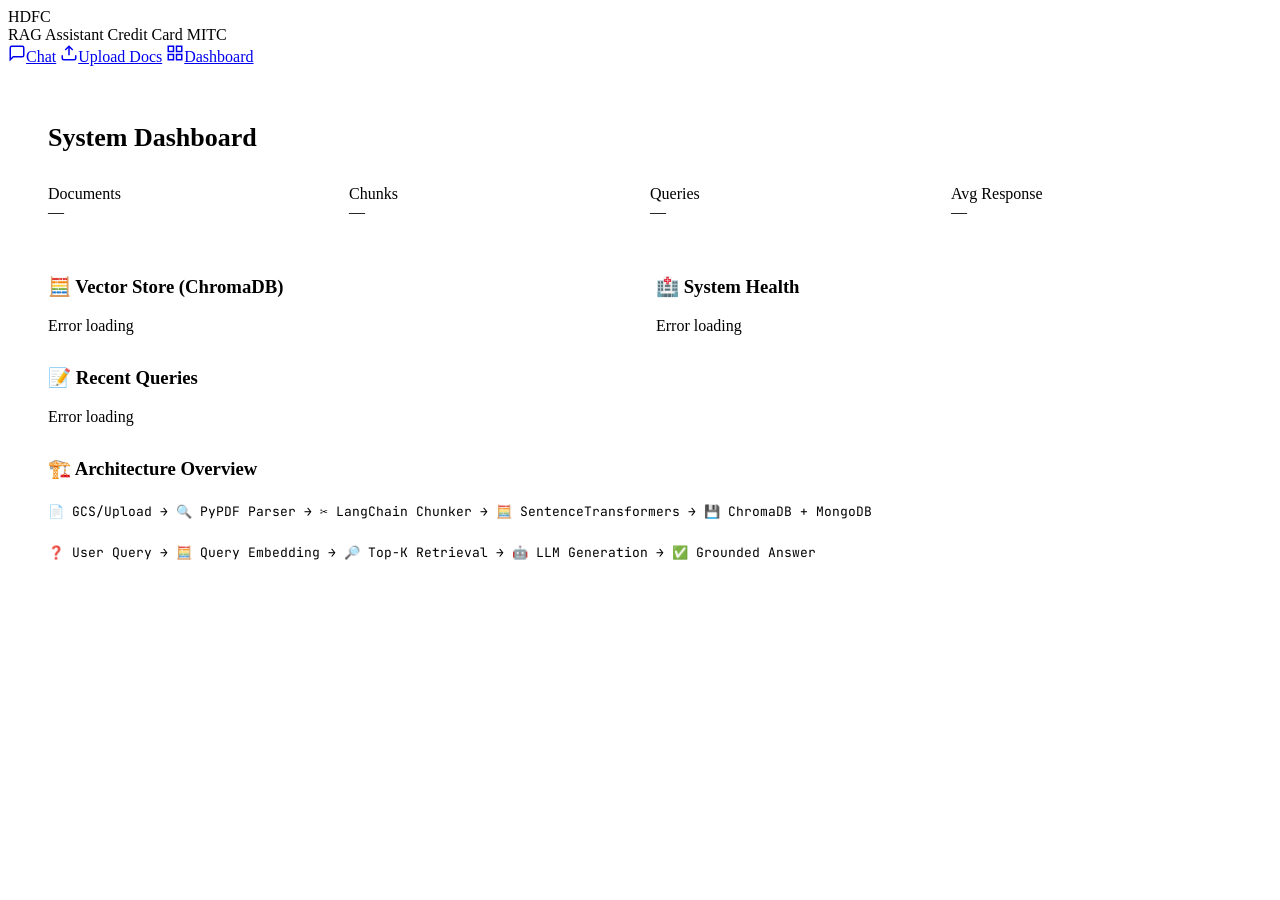
==== app/templates/dashboard.html @ 5c3f5e16 "feat: Initial commit with MongoDB metadata storage, Ollama local LLM support, and Universal Document" ====
<!DOCTYPE html>
<html lang="en">
<head>
    <meta charset="UTF-8">
    <meta name="viewport" content="width=device-width, initial-scale=1.0">
    <title>Dashboard — {{ app_name }}</title>
    <link href="https://fonts.googleapis.com/css2?family=DM+Sans:wght@400;500;600;700;800&family=JetBrains+Mono:wght@400;500&display=swap" rel="stylesheet">
    <link rel="stylesheet" href="/static/css/styles.css">
</head>
<body>
    <div class="app-shell">
        <aside class="sidebar">
            <div class="sidebar-header">
                <div class="logo">
                    <div class="logo-icon">HDFC</div>
                    <div class="logo-text">
                        <span class="logo-title">RAG Assistant</span>
                        <span class="logo-subtitle">Credit Card MITC</span>
                    </div>
                </div>
            </div>
            <nav class="sidebar-nav">
                <a href="/" class="nav-item"><svg width="18" height="18" viewBox="0 0 24 24" fill="none" stroke="currentColor" stroke-width="2"><path d="M21 15a2 2 0 0 1-2 2H7l-4 4V5a2 2 0 0 1 2-2h14a2 2 0 0 1 2 2z"/></svg><span>Chat</span></a>
                <a href="/upload" class="nav-item"><svg width="18" height="18" viewBox="0 0 24 24" fill="none" stroke="currentColor" stroke-width="2"><path d="M21 15v4a2 2 0 0 1-2 2H5a2 2 0 0 1-2-2v-4"/><polyline points="17 8 12 3 7 8"/><line x1="12" y1="3" x2="12" y2="15"/></svg><span>Upload Docs</span></a>
                <a href="/dashboard" class="nav-item active"><svg width="18" height="18" viewBox="0 0 24 24" fill="none" stroke="currentColor" stroke-width="2"><rect x="3" y="3" width="7" height="7"/><rect x="14" y="3" width="7" height="7"/><rect x="3" y="14" width="7" height="7"/><rect x="14" y="14" width="7" height="7"/></svg><span>Dashboard</span></a>
            </nav>
        </aside>

        <main class="main-content" style="padding: 40px;">
            <h1 style="font-size: 26px; font-weight: 800; color: var(--text-primary); margin-bottom: 32px;">System Dashboard</h1>

            <!-- Stats Cards -->
            <div style="display: grid; grid-template-columns: repeat(4, 1fr); gap: 20px; margin-bottom: 36px;">
                <div class="stat-card">
                    <div class="stat-label">Documents</div>
                    <div class="stat-value" id="statDocs">—</div>
                </div>
                <div class="stat-card">
                    <div class="stat-label">Chunks</div>
                    <div class="stat-value" id="statChunks">—</div>
                </div>
                <div class="stat-card">
                    <div class="stat-label">Queries</div>
                    <div class="stat-value" id="statQueries">—</div>
                </div>
                <div class="stat-card">
                    <div class="stat-label">Avg Response</div>
                    <div class="stat-value" id="statAvgTime">—</div>
                </div>
            </div>

            <div style="display: grid; grid-template-columns: 1fr 1fr; gap: 32px;">
                <!-- Vector Store -->
                <div class="card">
                    <h3 class="card-title">🧮 Vector Store (ChromaDB)</h3>
                    <div id="vectorStats" style="margin-top: 12px; color: var(--text-muted);">Loading...</div>
                </div>

                <!-- Health -->
                <div class="card">
                    <h3 class="card-title">🏥 System Health</h3>
                    <div id="healthStats" style="margin-top: 12px; color: var(--text-muted);">Loading...</div>
                </div>
            </div>

            <!-- Recent Queries -->
            <div class="card" style="margin-top: 32px;">
                <h3 class="card-title">📝 Recent Queries</h3>
                <div id="recentQueries" style="margin-top: 16px;">Loading...</div>
            </div>

            <!-- Architecture -->
            <div class="card" style="margin-top: 32px;">
                <h3 class="card-title">🏗️ Architecture Overview</h3>
                <div style="margin-top: 16px; font-family: 'JetBrains Mono', monospace; font-size: 13px; color: var(--text-secondary); line-height: 2.2;">
                    <div style="display: flex; align-items: center; flex-wrap: wrap; gap: 8px;">
                        <span class="arch-node src">📄 GCS/Upload</span> →
                        <span class="arch-node parse">🔍 PyPDF Parser</span> →
                        <span class="arch-node chunk">✂️ LangChain Chunker</span> →
                        <span class="arch-node embed">🧮 SentenceTransformers</span> →
                        <span class="arch-node store">💾 ChromaDB + MongoDB</span>
                    </div>
                    <div style="display: flex; align-items: center; flex-wrap: wrap; gap: 8px; margin-top: 12px;">
                        <span class="arch-node query">❓ User Query</span> →
                        <span class="arch-node embed">🧮 Query Embedding</span> →
                        <span class="arch-node store">🔎 Top-K Retrieval</span> →
                        <span class="arch-node gen">🤖 LLM Generation</span> →
                        <span class="arch-node resp">✅ Grounded Answer</span>
                    </div>
                </div>
            </div>
        </main>
    </div>

    <script>
        async function loadDashboard() {
            // Stats
            try {
                const stats = await (await fetch('/api/stats/')).json();
                document.getElementById('statDocs').textContent = stats.total_documents;
                document.getElementById('statChunks').textContent = stats.total_chunks;
                document.getElementById('statQueries').textContent = stats.total_queries;
                document.getElementById('statAvgTime').textContent = `${stats.avg_response_time_ms.toFixed(0)}ms`;
            } catch(e) { console.error(e); }

            // Vector store
            try {
                const vs = await (await fetch('/api/stats/vector-store')).json();
                document.getElementById('vectorStats').innerHTML = `
                    <div class="info-row"><span>Collection:</span><strong>${vs.collection_name}</strong></div>
                    <div class="info-row"><span>Embeddings:</span><strong>${vs.total_embeddings}</strong></div>
                    <div class="info-row"><span>Model:</span><strong>${vs.embedding_model}</strong></div>
                    <div class="info-row"><span>Dimensions:</span><strong>${vs.embedding_dimension}</strong></div>
                `;
            } catch(e) { document.getElementById('vectorStats').textContent = 'Error loading'; }

            // Health
            try {
                const h = await (await fetch('/health')).json();
                document.getElementById('healthStats').innerHTML = `
                    <div class="info-row"><span>Status:</span><strong style="color: ${h.status==='healthy'?'#10b981':'#f59e0b'}">${h.status}</strong></div>
                    <div class="info-row"><span>MongoDB:</span><strong>${h.mongodb_connected ? '✅ Connected' : '❌ Down'}</strong></div>
                    <div class="info-row"><span>Database Type:</span><strong>${h.database_type || 'mongodb'}</strong></div>
                    <div class="info-row"><span>ChromaDB:</span><strong>${h.chroma_connected ? '✅ Connected' : '❌ Down'}</strong></div>
                    <div class="info-row"><span>LLM Model:</span><strong>${h.llm_model}</strong></div>
                `;
            } catch(e) { document.getElementById('healthStats').textContent = 'Error loading'; }

            // Recent queries
            try {
                const queries = await (await fetch('/api/stats/recent-queries?limit=10')).json();
                if (!queries.length) {
                    document.getElementById('recentQueries').innerHTML = '<p style="color: var(--text-muted);">No queries yet.</p>';
                    return;
                }
                document.getElementById('recentQueries').innerHTML = `
                    <table class="data-table">
                        <thead><tr><th>Question</th><th>Chunks</th><th>Avg Score</th><th>Time</th><th>Model</th></tr></thead>
                        <tbody>${queries.map(q => `
                            <tr>
                                <td style="max-width: 300px; overflow: hidden; text-overflow: ellipsis; white-space: nowrap;">${q.question}</td>
                                <td>${q.chunks_retrieved}</td>
                                <td>${(q.avg_score || 0).toFixed(3)}</td>
                                <td>${(q.time_ms || 0).toFixed(0)}ms</td>
                                <td>${q.model || '—'}</td>
                            </tr>
                        `).join('')}</tbody>
                    </table>`;
            } catch(e) { document.getElementById('recentQueries').textContent = 'Error loading'; }
        }

        loadDashboard();
        setInterval(loadDashboard, 30000);
    </script>
</body>
</html>
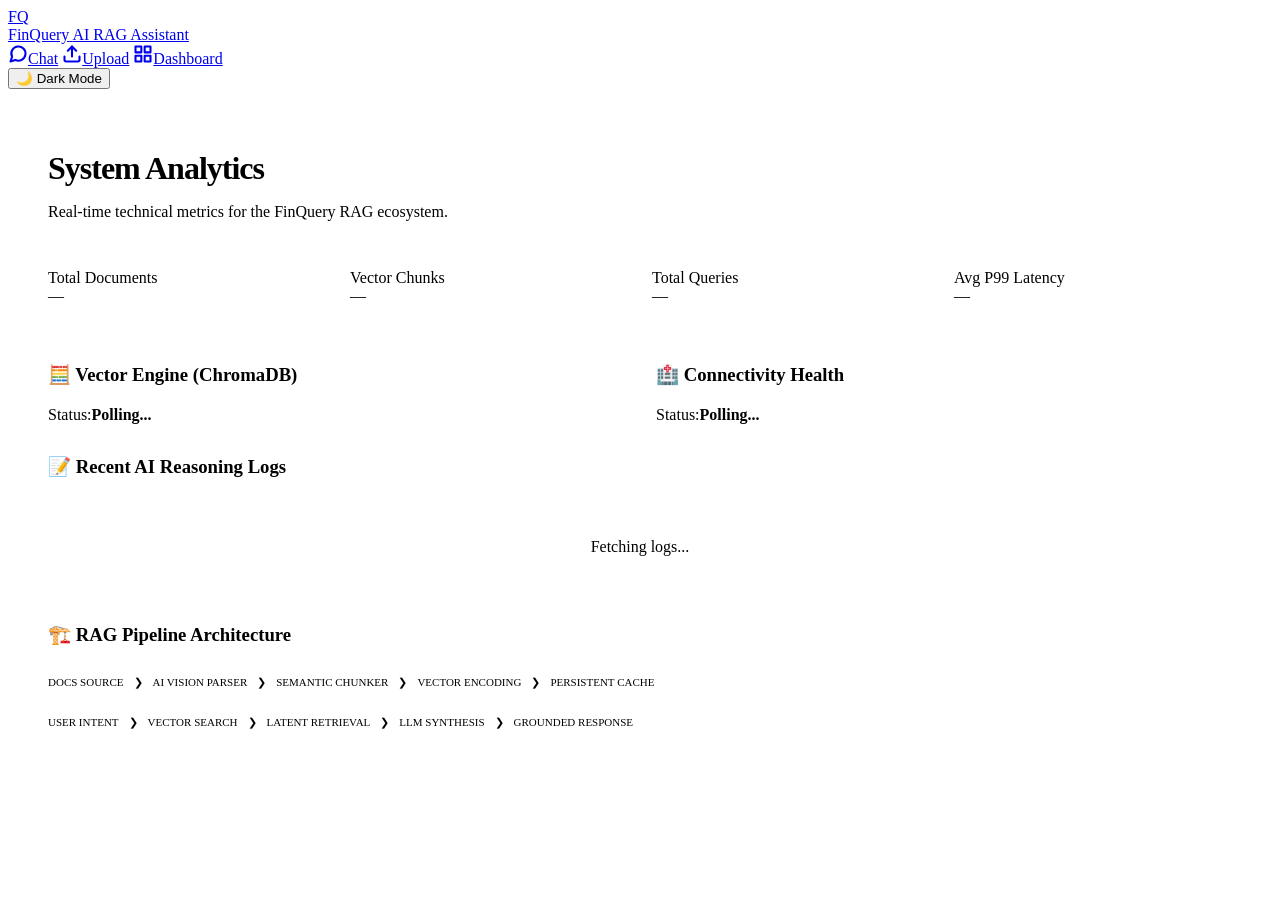
==== commit f57d8047: "FEAT: Complete FinQuery rebranding and UI modernization (Light/Dark theme)" ====
--- a/app/templates/dashboard.html
+++ b/app/templates/dashboard.html
@@ -3,89 +3,109 @@
 <head>
     <meta charset="UTF-8">
     <meta name="viewport" content="width=device-width, initial-scale=1.0">
-    <title>Dashboard — {{ app_name }}</title>
-    <link href="https://fonts.googleapis.com/css2?family=DM+Sans:wght@400;500;600;700;800&family=JetBrains+Mono:wght@400;500&display=swap" rel="stylesheet">
-    <link rel="stylesheet" href="/static/css/styles.css">
+    <title>Analytics — FinQuery AI</title>
+    <link rel="preconnect" href="https://fonts.googleapis.com">
+    <link rel="preconnect" href="https://fonts.gstatic.com" crossorigin>
+    <link href="https://fonts.googleapis.com/css2?family=Outfit:wght@300;400;500;600;700;800&family=JetBrains+Mono:wght@400;500&display=swap" rel="stylesheet">
+    <link rel="stylesheet" href="/static/css/styles.css?v=2">
 </head>
 <body>
     <div class="app-shell">
-        <aside class="sidebar">
+        <!-- Sidebar -->
+        <aside class="sidebar" id="sidebar">
             <div class="sidebar-header">
-                <div class="logo">
-                    <div class="logo-icon">HDFC</div>
+                <a href="/" class="logo">
+                    <div class="logo-icon">FQ</div>
                     <div class="logo-text">
-                        <span class="logo-title">RAG Assistant</span>
-                        <span class="logo-subtitle">Credit Card MITC</span>
+                        <span class="logo-title">FinQuery</span>
+                        <span class="logo-subtitle">AI RAG Assistant</span>
                     </div>
-                </div>
+                </a>
             </div>
+
             <nav class="sidebar-nav">
-                <a href="/" class="nav-item"><svg width="18" height="18" viewBox="0 0 24 24" fill="none" stroke="currentColor" stroke-width="2"><path d="M21 15a2 2 0 0 1-2 2H7l-4 4V5a2 2 0 0 1 2-2h14a2 2 0 0 1 2 2z"/></svg><span>Chat</span></a>
-                <a href="/upload" class="nav-item"><svg width="18" height="18" viewBox="0 0 24 24" fill="none" stroke="currentColor" stroke-width="2"><path d="M21 15v4a2 2 0 0 1-2 2H5a2 2 0 0 1-2-2v-4"/><polyline points="17 8 12 3 7 8"/><line x1="12" y1="3" x2="12" y2="15"/></svg><span>Upload Docs</span></a>
-                <a href="/dashboard" class="nav-item active"><svg width="18" height="18" viewBox="0 0 24 24" fill="none" stroke="currentColor" stroke-width="2"><rect x="3" y="3" width="7" height="7"/><rect x="14" y="3" width="7" height="7"/><rect x="3" y="14" width="7" height="7"/><rect x="14" y="14" width="7" height="7"/></svg><span>Dashboard</span></a>
+                <a href="/" class="nav-item"><svg width="20" height="20" viewBox="0 0 24 24" fill="none" stroke="currentColor" stroke-width="2.5" stroke-linecap="round" stroke-linejoin="round"><path d="m3 21 1.9-5.7a8.5 8.5 0 1 1 3.8 3.8z"/></svg><span>Chat</span></a>
+                <a href="/upload" class="nav-item"><svg width="20" height="20" viewBox="0 0 24 24" fill="none" stroke="currentColor" stroke-width="2.5" stroke-linecap="round" stroke-linejoin="round"><path d="M21 15v4a2 2 0 0 1-2 2H5a2 2 0 0 1-2-2v-4"/><polyline points="17 8 12 3 7 8"/><line x1="12" y1="3" x2="12" y2="15"/></svg><span>Upload</span></a>
+                <a href="/dashboard" class="nav-item active"><svg width="20" height="20" viewBox="0 0 24 24" fill="none" stroke="currentColor" stroke-width="2.5" stroke-linecap="round" stroke-linejoin="round"><rect x="3" y="3" width="7" height="7"/><rect x="14" y="3" width="7" height="7"/><rect x="3" y="14" width="7" height="7"/><rect x="14" y="14" width="7" height="7"/></svg><span>Dashboard</span></a>
             </nav>
+
+            <div class="sidebar-footer">
+                <button class="theme-toggle-btn" id="themeToggle">
+                    <span id="themeToggleIcon">🌙</span>
+                    <span id="themeToggleText">Dark Mode</span>
+                </button>
+            </div>
         </aside>
 
-        <main class="main-content" style="padding: 40px;">
-            <h1 style="font-size: 26px; font-weight: 800; color: var(--text-primary); margin-bottom: 32px;">System Dashboard</h1>
+        <main class="main-content" style="padding: 40px; overflow-y: auto;">
+            <header style="margin-bottom: 48px;">
+                <h1 style="font-size: 32px; font-weight: 800; letter-spacing: -1px; margin-bottom: 12px;">System Analytics</h1>
+                <p style="color: var(--text-muted); font-size: 16px;">Real-time technical metrics for the FinQuery RAG ecosystem.</p>
+            </header>
 
-            <!-- Stats Cards -->
-            <div style="display: grid; grid-template-columns: repeat(4, 1fr); gap: 20px; margin-bottom: 36px;">
+            <!-- Stats Grid -->
+            <div style="display: grid; grid-template-columns: repeat(auto-fit, minmax(200px, 1fr)); gap: 24px; margin-bottom: 40px;">
                 <div class="stat-card">
-                    <div class="stat-label">Documents</div>
+                    <div class="stat-label">Total Documents</div>
                     <div class="stat-value" id="statDocs">—</div>
                 </div>
                 <div class="stat-card">
-                    <div class="stat-label">Chunks</div>
+                    <div class="stat-label">Vector Chunks</div>
                     <div class="stat-value" id="statChunks">—</div>
                 </div>
                 <div class="stat-card">
-                    <div class="stat-label">Queries</div>
+                    <div class="stat-label">Total Queries</div>
                     <div class="stat-value" id="statQueries">—</div>
                 </div>
                 <div class="stat-card">
-                    <div class="stat-label">Avg Response</div>
+                    <div class="stat-label">Avg P99 Latency</div>
                     <div class="stat-value" id="statAvgTime">—</div>
                 </div>
             </div>
 
-            <div style="display: grid; grid-template-columns: 1fr 1fr; gap: 32px;">
+            <div style="display: grid; grid-template-columns: repeat(auto-fit, minmax(400px, 1fr)); gap: 32px; margin-bottom: 32px;">
                 <!-- Vector Store -->
                 <div class="card">
-                    <h3 class="card-title">🧮 Vector Store (ChromaDB)</h3>
-                    <div id="vectorStats" style="margin-top: 12px; color: var(--text-muted);">Loading...</div>
+                    <h3 class="card-title" style="margin-bottom: 20px;">🧮 Vector Engine (ChromaDB)</h3>
+                    <div id="vectorStats" style="color: var(--text-muted);">
+                        <div class="info-row"><span>Status:</span><strong>Polling...</strong></div>
+                    </div>
                 </div>
 
                 <!-- Health -->
                 <div class="card">
-                    <h3 class="card-title">🏥 System Health</h3>
-                    <div id="healthStats" style="margin-top: 12px; color: var(--text-muted);">Loading...</div>
+                    <h3 class="card-title" style="margin-bottom: 20px;">🏥 Connectivity Health</h3>
+                    <div id="healthStats" style="color: var(--text-muted);">
+                        <div class="info-row"><span>Status:</span><strong>Polling...</strong></div>
+                    </div>
                 </div>
             </div>
 
-            <!-- Recent Queries -->
-            <div class="card" style="margin-top: 32px;">
-                <h3 class="card-title">📝 Recent Queries</h3>
-                <div id="recentQueries" style="margin-top: 16px;">Loading...</div>
+            <!-- Recent Activity -->
+            <div class="card" style="margin-bottom: 32px;">
+                <h3 class="card-title" style="margin-bottom: 24px;">📝 Recent AI Reasoning Logs</h3>
+                <div id="recentQueries" style="overflow-x: auto;">
+                    <p style="color: var(--text-muted); text-align: center; padding: 20px;">Fetching logs...</p>
+                </div>
             </div>
 
-            <!-- Architecture -->
-            <div class="card" style="margin-top: 32px;">
-                <h3 class="card-title">🏗️ Architecture Overview</h3>
-                <div style="margin-top: 16px; font-family: 'JetBrains Mono', monospace; font-size: 13px; color: var(--text-secondary); line-height: 2.2;">
-                    <div style="display: flex; align-items: center; flex-wrap: wrap; gap: 8px;">
-                        <span class="arch-node src">📄 GCS/Upload</span> →
-                        <span class="arch-node parse">🔍 PyPDF Parser</span> →
-                        <span class="arch-node chunk">✂️ LangChain Chunker</span> →
-                        <span class="arch-node embed">🧮 SentenceTransformers</span> →
-                        <span class="arch-node store">💾 ChromaDB + MongoDB</span>
+            <!-- Architecture Logic -->
+            <div class="card">
+                <h3 class="card-title" style="margin-bottom: 24px;">🏗️ RAG Pipeline Architecture</h3>
+                <div style="font-family: var(--font-mono); font-size: 11px; font-weight: 500; color: var(--text-muted); line-height: 2.2;">
+                    <div style="display: flex; align-items: center; flex-wrap: wrap; gap: 10px;">
+                        <span class="arch-node src">DOCS SOURCE</span> ❯ 
+                        <span class="arch-node parse">AI VISION PARSER</span> ❯ 
+                        <span class="arch-node chunk">SEMANTIC CHUNKER</span> ❯ 
+                        <span class="arch-node embed">VECTOR ENCODING</span> ❯ 
+                        <span class="arch-node store">PERSISTENT CACHE</span>
                     </div>
-                    <div style="display: flex; align-items: center; flex-wrap: wrap; gap: 8px; margin-top: 12px;">
-                        <span class="arch-node query">❓ User Query</span> →
-                        <span class="arch-node embed">🧮 Query Embedding</span> →
-                        <span class="arch-node store">🔎 Top-K Retrieval</span> →
-                        <span class="arch-node gen">🤖 LLM Generation</span> →
-                        <span class="arch-node resp">✅ Grounded Answer</span>
+                    <div style="display: flex; align-items: center; flex-wrap: wrap; gap: 10px; margin-top: 16px;">
+                        <span class="arch-node query">USER INTENT</span> ❯ 
+                        <span class="arch-node embed">VECTOR SEARCH</span> ❯ 
+                        <span class="arch-node store">LATENT RETRIEVAL</span> ❯ 
+                        <span class="arch-node gen">LLM SYNTHESIS</span> ❯ 
+                        <span class="arch-node resp">GROUNDED RESPONSE</span>
                     </div>
                 </div>
             </div>
@@ -93,6 +113,26 @@
     </div>
 
     <script>
+        function applyTheme(theme) {
+            document.documentElement.setAttribute('data-theme', theme);
+            localStorage.setItem('finquery-theme', theme);
+            const icon = document.getElementById('themeToggleIcon');
+            const text = document.getElementById('themeToggleText');
+            if (icon) icon.textContent = theme === 'dark' ? '☀️' : '🌙';
+            if (text) text.textContent = theme === 'dark' ? 'Light Mode' : 'Dark Mode';
+        }
+
+        document.addEventListener('DOMContentLoaded', () => {
+            const savedTheme = localStorage.getItem('finquery-theme') || 'light';
+            applyTheme(savedTheme);
+            document.getElementById('themeToggle').addEventListener('click', () => {
+                const current = document.documentElement.getAttribute('data-theme');
+                applyTheme(current === 'dark' ? 'light' : 'dark');
+            });
+            loadDashboard();
+            setInterval(loadDashboard, 15000); // Faster polling for dashboard
+        });
+
         async function loadDashboard() {
             // Stats
             try {
@@ -101,56 +141,50 @@
                 document.getElementById('statChunks').textContent = stats.total_chunks;
                 document.getElementById('statQueries').textContent = stats.total_queries;
                 document.getElementById('statAvgTime').textContent = `${stats.avg_response_time_ms.toFixed(0)}ms`;
-            } catch(e) { console.error(e); }
+            } catch(e) {}
 
             // Vector store
             try {
                 const vs = await (await fetch('/api/stats/vector-store')).json();
                 document.getElementById('vectorStats').innerHTML = `
-                    <div class="info-row"><span>Collection:</span><strong>${vs.collection_name}</strong></div>
-                    <div class="info-row"><span>Embeddings:</span><strong>${vs.total_embeddings}</strong></div>
-                    <div class="info-row"><span>Model:</span><strong>${vs.embedding_model}</strong></div>
-                    <div class="info-row"><span>Dimensions:</span><strong>${vs.embedding_dimension}</strong></div>
+                    <div class="info-row"><span>Namespace:</span><strong>${vs.collection_name}</strong></div>
+                    <div class="info-row"><span>Total Vectors:</span><strong>${vs.total_embeddings}</strong></div>
+                    <div class="info-row"><span>Embedding Model:</span><strong>${vs.embedding_model}</strong></div>
                 `;
-            } catch(e) { document.getElementById('vectorStats').textContent = 'Error loading'; }
+            } catch(e) {}
 
             // Health
             try {
                 const h = await (await fetch('/health')).json();
                 document.getElementById('healthStats').innerHTML = `
-                    <div class="info-row"><span>Status:</span><strong style="color: ${h.status==='healthy'?'#10b981':'#f59e0b'}">${h.status}</strong></div>
-                    <div class="info-row"><span>MongoDB:</span><strong>${h.mongodb_connected ? '✅ Connected' : '❌ Down'}</strong></div>
-                    <div class="info-row"><span>Database Type:</span><strong>${h.database_type || 'mongodb'}</strong></div>
-                    <div class="info-row"><span>ChromaDB:</span><strong>${h.chroma_connected ? '✅ Connected' : '❌ Down'}</strong></div>
-                    <div class="info-row"><span>LLM Model:</span><strong>${h.llm_model}</strong></div>
+                    <div class="info-row"><span>Pulse:</span><strong style="color: #10b981">${h.status}</strong></div>
+                    <div class="info-row"><span>Storage Engine:</span><strong>${h.mongodb_connected ? 'Active (Mongo)' : 'Disabled'}</strong></div>
+                    <div class="info-row"><span>Vector DB:</span><strong>Connected (Chroma)</strong></div>
+                    <div class="info-row"><span>Inference:</span><strong>${h.llm_model}</strong></div>
                 `;
-            } catch(e) { document.getElementById('healthStats').textContent = 'Error loading'; }
+            } catch(e) {}
 
             // Recent queries
             try {
-                const queries = await (await fetch('/api/stats/recent-queries?limit=10')).json();
+                const queries = await (await fetch('/api/stats/recent-queries?limit=8')).json();
                 if (!queries.length) {
-                    document.getElementById('recentQueries').innerHTML = '<p style="color: var(--text-muted);">No queries yet.</p>';
+                    document.getElementById('recentQueries').innerHTML = '<p style="color: var(--text-muted); opacity: 0.5;">No query history found.</p>';
                     return;
                 }
                 document.getElementById('recentQueries').innerHTML = `
                     <table class="data-table">
-                        <thead><tr><th>Question</th><th>Chunks</th><th>Avg Score</th><th>Time</th><th>Model</th></tr></thead>
+                        <thead><tr><th>Intent</th><th>Chunks</th><th>Latency</th><th>Engine</th></tr></thead>
                         <tbody>${queries.map(q => `
                             <tr>
-                                <td style="max-width: 300px; overflow: hidden; text-overflow: ellipsis; white-space: nowrap;">${q.question}</td>
-                                <td>${q.chunks_retrieved}</td>
-                                <td>${(q.avg_score || 0).toFixed(3)}</td>
+                                <td style="max-width: 400px; font-weight: 500;">${q.question}</td>
+                                <td>${q.chunks_retrieved} Chunks</td>
                                 <td>${(q.time_ms || 0).toFixed(0)}ms</td>
-                                <td>${q.model || '—'}</td>
+                                <td style="text-transform: capitalize;">${q.model || 'Default'}</td>
                             </tr>
                         `).join('')}</tbody>
                     </table>`;
-            } catch(e) { document.getElementById('recentQueries').textContent = 'Error loading'; }
+            } catch(e) {}
         }
-
-        loadDashboard();
-        setInterval(loadDashboard, 30000);
     </script>
 </body>
 </html>
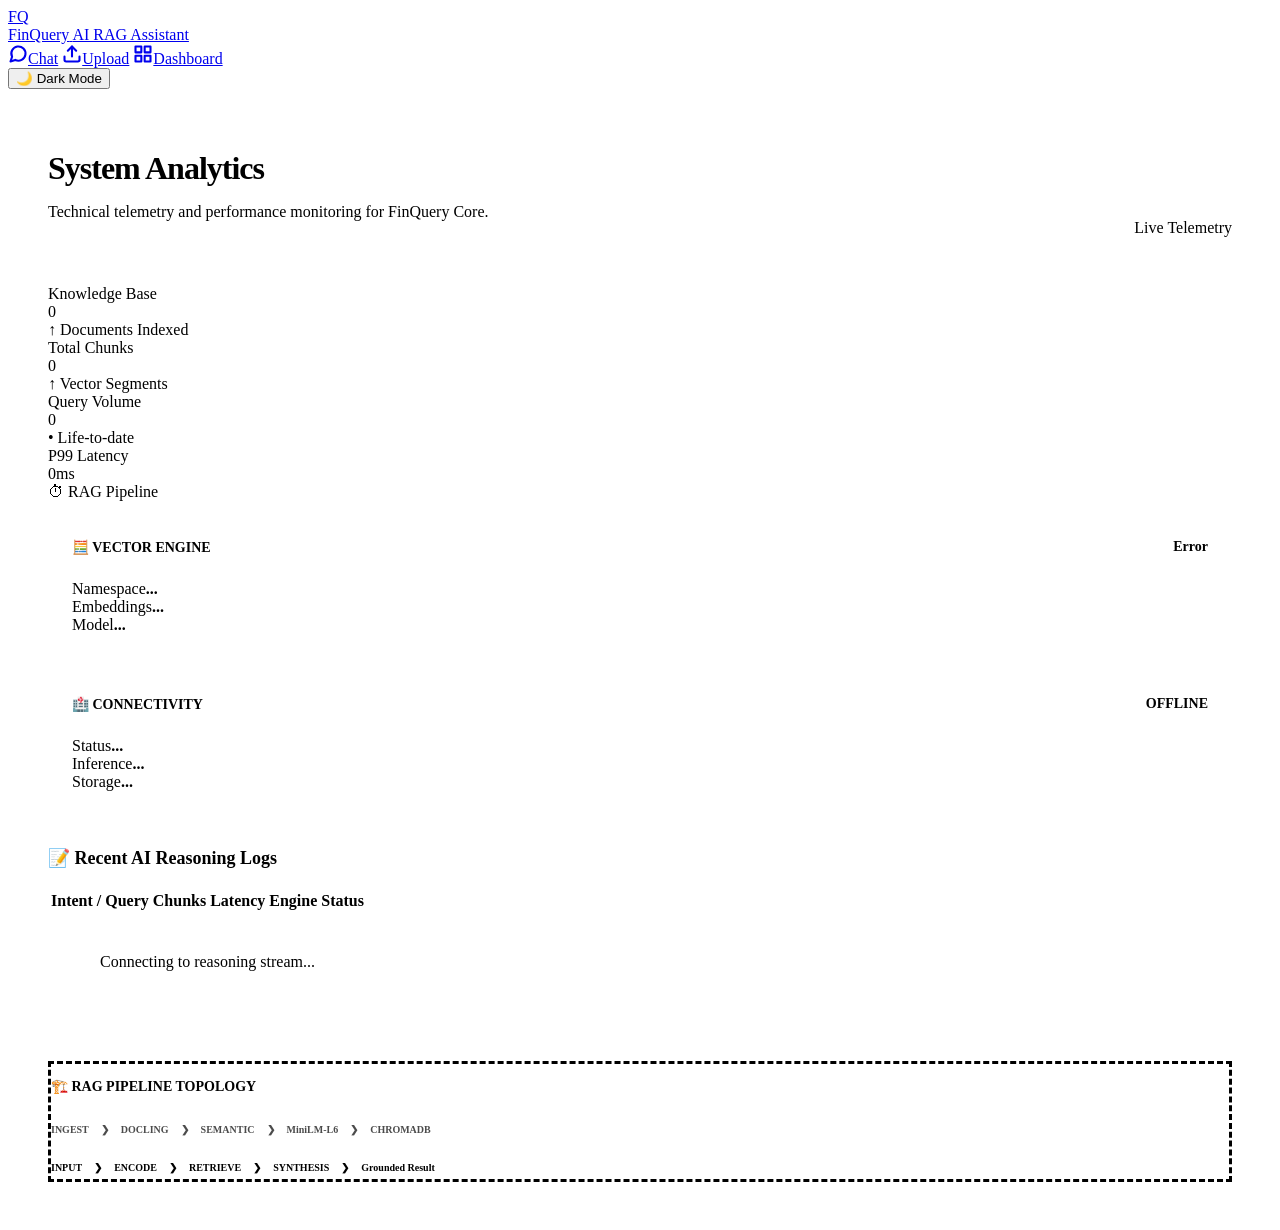
==== commit 4ab63882: "FEAT: Modernize analytics dashboard with Grid+Table design and real-time status indicators" ====
--- a/app/templates/dashboard.html
+++ b/app/templates/dashboard.html
@@ -7,7 +7,7 @@
     <link rel="preconnect" href="https://fonts.googleapis.com">
     <link rel="preconnect" href="https://fonts.gstatic.com" crossorigin>
     <link href="https://fonts.googleapis.com/css2?family=Outfit:wght@300;400;500;600;700;800&family=JetBrains+Mono:wght@400;500&display=swap" rel="stylesheet">
-    <link rel="stylesheet" href="/static/css/styles.css?v=2">
+    <link rel="stylesheet" href="/static/css/styles.css?v=3">
 </head>
 <body>
     <div class="app-shell">
@@ -38,74 +38,110 @@
         </aside>
 
         <main class="main-content" style="padding: 40px; overflow-y: auto;">
-            <header style="margin-bottom: 48px;">
-                <h1 style="font-size: 32px; font-weight: 800; letter-spacing: -1px; margin-bottom: 12px;">System Analytics</h1>
-                <p style="color: var(--text-muted); font-size: 16px;">Real-time technical metrics for the FinQuery RAG ecosystem.</p>
+            <header style="margin-bottom: 48px; display: flex; justify-content: space-between; align-items: flex-end;">
+                <div>
+                    <h1 style="font-size: 32px; font-weight: 800; letter-spacing: -1px; margin-bottom: 12px;">System Analytics</h1>
+                    <p style="color: var(--text-muted); font-size: 16px;">Technical telemetry and performance monitoring for FinQuery Core.</p>
+                </div>
+                <div class="status-pill info">
+                    <span class="heartbeat" style="background: var(--accent);"></span>
+                    Live Telemetry
+                </div>
             </header>
 
-            <!-- Stats Grid -->
-            <div style="display: grid; grid-template-columns: repeat(auto-fit, minmax(200px, 1fr)); gap: 24px; margin-bottom: 40px;">
-                <div class="stat-card">
-                    <div class="stat-label">Total Documents</div>
-                    <div class="stat-value" id="statDocs">—</div>
-                </div>
-                <div class="stat-card">
-                    <div class="stat-label">Vector Chunks</div>
-                    <div class="stat-value" id="statChunks">—</div>
-                </div>
-                <div class="stat-card">
-                    <div class="stat-label">Total Queries</div>
-                    <div class="stat-value" id="statQueries">—</div>
-                </div>
-                <div class="stat-card">
-                    <div class="stat-label">Avg P99 Latency</div>
-                    <div class="stat-value" id="statAvgTime">—</div>
-                </div>
-            </div>
-
-            <div style="display: grid; grid-template-columns: repeat(auto-fit, minmax(400px, 1fr)); gap: 32px; margin-bottom: 32px;">
-                <!-- Vector Store -->
-                <div class="card">
-                    <h3 class="card-title" style="margin-bottom: 20px;">🧮 Vector Engine (ChromaDB)</h3>
-                    <div id="vectorStats" style="color: var(--text-muted);">
-                        <div class="info-row"><span>Status:</span><strong>Polling...</strong></div>
-                    </div>
-                </div>
-
-                <!-- Health -->
-                <div class="card">
-                    <h3 class="card-title" style="margin-bottom: 20px;">🏥 Connectivity Health</h3>
-                    <div id="healthStats" style="color: var(--text-muted);">
-                        <div class="info-row"><span>Status:</span><strong>Polling...</strong></div>
-                    </div>
-                </div>
-            </div>
-
-            <!-- Recent Activity -->
-            <div class="card" style="margin-bottom: 32px;">
-                <h3 class="card-title" style="margin-bottom: 24px;">📝 Recent AI Reasoning Logs</h3>
-                <div id="recentQueries" style="overflow-x: auto;">
-                    <p style="color: var(--text-muted); text-align: center; padding: 20px;">Fetching logs...</p>
-                </div>
-            </div>
-
-            <!-- Architecture Logic -->
-            <div class="card">
-                <h3 class="card-title" style="margin-bottom: 24px;">🏗️ RAG Pipeline Architecture</h3>
-                <div style="font-family: var(--font-mono); font-size: 11px; font-weight: 500; color: var(--text-muted); line-height: 2.2;">
-                    <div style="display: flex; align-items: center; flex-wrap: wrap; gap: 10px;">
-                        <span class="arch-node src">DOCS SOURCE</span> ❯ 
-                        <span class="arch-node parse">AI VISION PARSER</span> ❯ 
-                        <span class="arch-node chunk">SEMANTIC CHUNKER</span> ❯ 
-                        <span class="arch-node embed">VECTOR ENCODING</span> ❯ 
-                        <span class="arch-node store">PERSISTENT CACHE</span>
-                    </div>
-                    <div style="display: flex; align-items: center; flex-wrap: wrap; gap: 10px; margin-top: 16px;">
-                        <span class="arch-node query">USER INTENT</span> ❯ 
-                        <span class="arch-node embed">VECTOR SEARCH</span> ❯ 
-                        <span class="arch-node store">LATENT RETRIEVAL</span> ❯ 
-                        <span class="arch-node gen">LLM SYNTHESIS</span> ❯ 
-                        <span class="arch-node resp">GROUNDED RESPONSE</span>
+            <!-- KPI Row -->
+            <div class="dashboard-grid">
+                <div class="kpi-card">
+                    <div class="kpi-label">Knowledge Base</div>
+                    <div class="kpi-value" id="statDocs">0</div>
+                    <div class="kpi-trend up"><span>↑</span> Documents Indexed</div>
+                </div>
+                <div class="kpi-card">
+                    <div class="kpi-label">Total Chunks</div>
+                    <div class="kpi-value" id="statChunks">0</div>
+                    <div class="kpi-trend up"><span>↑</span> Vector Segments</div>
+                </div>
+                <div class="kpi-card">
+                    <div class="kpi-label">Query Volume</div>
+                    <div class="kpi-value" id="statQueries">0</div>
+                    <div class="kpi-trend neutral"><span>•</span> Life-to-date</div>
+                </div>
+                <div class="kpi-card">
+                    <div class="kpi-label">P99 Latency</div>
+                    <div class="kpi-value" id="statAvgTime">0ms</div>
+                    <div class="kpi-trend neutral"><span>⏱</span> RAG Pipeline</div>
+                </div>
+            </div>
+
+            <!-- System Health Row -->
+            <div class="dashboard-grid" style="grid-template-columns: 1fr 1fr;">
+                <div class="card" style="padding: 24px;">
+                    <h3 class="card-title" style="margin-bottom: 24px; font-size: 14px; color: var(--text-muted); display: flex; justify-content: space-between;">
+                        <span>🧮 VECTOR ENGINE</span>
+                        <span class="status-pill success" id="vsBadge">Active</span>
+                    </h3>
+                    <div id="vectorStats">
+                        <div class="info-row"><span>Namespace</span><strong>...</strong></div>
+                        <div class="info-row"><span>Embeddings</span><strong>...</strong></div>
+                        <div class="info-row"><span>Model</span><strong>...</strong></div>
+                    </div>
+                </div>
+
+                <div class="card" style="padding: 24px;">
+                    <h3 class="card-title" style="margin-bottom: 24px; font-size: 14px; color: var(--text-muted); display: flex; justify-content: space-between;">
+                        <span>🏥 CONNECTIVITY</span>
+                        <span class="status-pill info" id="healthBadge">Checking</span>
+                    </h3>
+                    <div id="healthStats">
+                        <div class="info-row"><span>Status</span><strong>...</strong></div>
+                        <div class="info-row"><span>Inference</span><strong>...</strong></div>
+                        <div class="info-row"><span>Storage</span><strong>...</strong></div>
+                    </div>
+                </div>
+            </div>
+
+            <!-- Activity Table -->
+            <section style="margin-top: 32px;">
+                <h3 class="card-title" style="margin-bottom: 20px; font-size: 18px; font-weight: 800;">📝 Recent AI Reasoning Logs</h3>
+                <div class="data-table-container">
+                    <table class="data-table">
+                        <thead>
+                            <tr>
+                                <th>Intent / Query</th>
+                                <th>Chunks</th>
+                                <th>Latency</th>
+                                <th>Engine</th>
+                                <th>Status</th>
+                            </tr>
+                        </thead>
+                        <tbody id="recentQueries">
+                            <tr>
+                                <td colspan="5" style="text-align: center; padding: 40px; color: var(--text-muted);">
+                                    Connecting to reasoning stream...
+                                </td>
+                            </tr>
+                        </tbody>
+                    </table>
+                </div>
+            </section>
+
+            <!-- Pipeline Architecture -->
+            <div class="card" style="margin-top: 48px; border-style: dashed; background: transparent;">
+                <h3 class="card-title" style="margin-bottom: 24px; font-size: 14px; color: var(--text-muted);">🏗️ RAG PIPELINE TOPOLOGY</h3>
+                <div style="font-family: var(--font-mono); font-size: 10px; font-weight: 600; color: var(--text-muted); line-height: 2.2;">
+                    <div style="display: flex; align-items: center; flex-wrap: wrap; gap: 12px; opacity: 0.7;">
+                        <span class="arch-node src">INGEST</span> ❯ 
+                        <span class="arch-node parse">DOCLING</span> ❯ 
+                        <span class="arch-node chunk">SEMANTIC</span> ❯ 
+                        <span class="arch-node embed">MiniLM-L6</span> ❯ 
+                        <span class="arch-node store">CHROMADB</span>
+                    </div>
+                    <div style="display: flex; align-items: center; flex-wrap: wrap; gap: 12px; margin-top: 16px;">
+                        <span class="arch-node query">INPUT</span> ❯ 
+                        <span class="arch-node embed">ENCODE</span> ❯ 
+                        <span class="arch-node store">RETRIEVE</span> ❯ 
+                        <span class="arch-node gen">SYNTHESIS</span> ❯ 
+                        <span class="arch-node resp" style="color: var(--accent);">Grounded Result</span>
                     </div>
                 </div>
             </div>
@@ -130,7 +166,7 @@
                 applyTheme(current === 'dark' ? 'light' : 'dark');
             });
             loadDashboard();
-            setInterval(loadDashboard, 15000); // Faster polling for dashboard
+            setInterval(loadDashboard, 15000);
         });
 
         async function loadDashboard() {
@@ -147,42 +183,52 @@
             try {
                 const vs = await (await fetch('/api/stats/vector-store')).json();
                 document.getElementById('vectorStats').innerHTML = `
-                    <div class="info-row"><span>Namespace:</span><strong>${vs.collection_name}</strong></div>
-                    <div class="info-row"><span>Total Vectors:</span><strong>${vs.total_embeddings}</strong></div>
-                    <div class="info-row"><span>Embedding Model:</span><strong>${vs.embedding_model}</strong></div>
+                    <div class="info-row"><span>Namespace</span><strong>${vs.collection_name}</strong></div>
+                    <div class="info-row"><span>Total Vectors</span><strong>${vs.total_embeddings}</strong></div>
+                    <div class="info-row"><span>Model</span><strong>${vs.embedding_model}</strong></div>
                 `;
-            } catch(e) {}
+                document.getElementById('vsBadge').className = 'status-pill success';
+                document.getElementById('vsBadge').textContent = 'Online';
+            } catch(e) {
+                document.getElementById('vsBadge').className = 'status-pill warning';
+                document.getElementById('vsBadge').textContent = 'Error';
+            }
 
             // Health
             try {
                 const h = await (await fetch('/health')).json();
                 document.getElementById('healthStats').innerHTML = `
-                    <div class="info-row"><span>Pulse:</span><strong style="color: #10b981">${h.status}</strong></div>
-                    <div class="info-row"><span>Storage Engine:</span><strong>${h.mongodb_connected ? 'Active (Mongo)' : 'Disabled'}</strong></div>
-                    <div class="info-row"><span>Vector DB:</span><strong>Connected (Chroma)</strong></div>
-                    <div class="info-row"><span>Inference:</span><strong>${h.llm_model}</strong></div>
+                    <div class="info-row"><span>Pulse</span><strong style="color: #10b981">${h.status}</strong></div>
+                    <div class="info-row"><span>Inference</span><strong>${h.llm_model}</strong></div>
+                    <div class="info-row"><span>Storage</span><strong>${h.mongodb_connected ? 'Mongo Active' : 'Disconnected'}</strong></div>
                 `;
-            } catch(e) {}
+                const badge = document.getElementById('healthBadge');
+                badge.className = h.status === 'healthy' ? 'status-pill success' : 'status-pill warning';
+                badge.textContent = h.status.toUpperCase();
+            } catch(e) {
+                document.getElementById('healthBadge').className = 'status-pill warning';
+                document.getElementById('healthBadge').textContent = 'OFFLINE';
+            }
 
             // Recent queries
             try {
-                const queries = await (await fetch('/api/stats/recent-queries?limit=8')).json();
+                const queries = await (await fetch('/api/stats/recent-queries?limit=10')).json();
+                const container = document.getElementById('recentQueries');
+                
                 if (!queries.length) {
-                    document.getElementById('recentQueries').innerHTML = '<p style="color: var(--text-muted); opacity: 0.5;">No query history found.</p>';
+                    container.innerHTML = '<tr><td colspan="5" style="text-align: center; padding: 40px; color: var(--text-muted);">No history logged.</td></tr>';
                     return;
                 }
-                document.getElementById('recentQueries').innerHTML = `
-                    <table class="data-table">
-                        <thead><tr><th>Intent</th><th>Chunks</th><th>Latency</th><th>Engine</th></tr></thead>
-                        <tbody>${queries.map(q => `
-                            <tr>
-                                <td style="max-width: 400px; font-weight: 500;">${q.question}</td>
-                                <td>${q.chunks_retrieved} Chunks</td>
-                                <td>${(q.time_ms || 0).toFixed(0)}ms</td>
-                                <td style="text-transform: capitalize;">${q.model || 'Default'}</td>
-                            </tr>
-                        `).join('')}</tbody>
-                    </table>`;
+
+                container.innerHTML = queries.map(q => `
+                    <tr>
+                        <td><div class="reasoning-text" title="${q.question}">${q.question}</div></td>
+                        <td><span class="status-pill info">${q.chunks_retrieved} Vectors</span></td>
+                        <td><strong>${(q.time_ms || 0).toFixed(0)}ms</strong></td>
+                        <td><span class="engine-tag">${q.model || 'Default'}</span></td>
+                        <td><span class="status-pill success">Success</span></td>
+                    </tr>
+                `).join('');
             } catch(e) {}
         }
     </script>
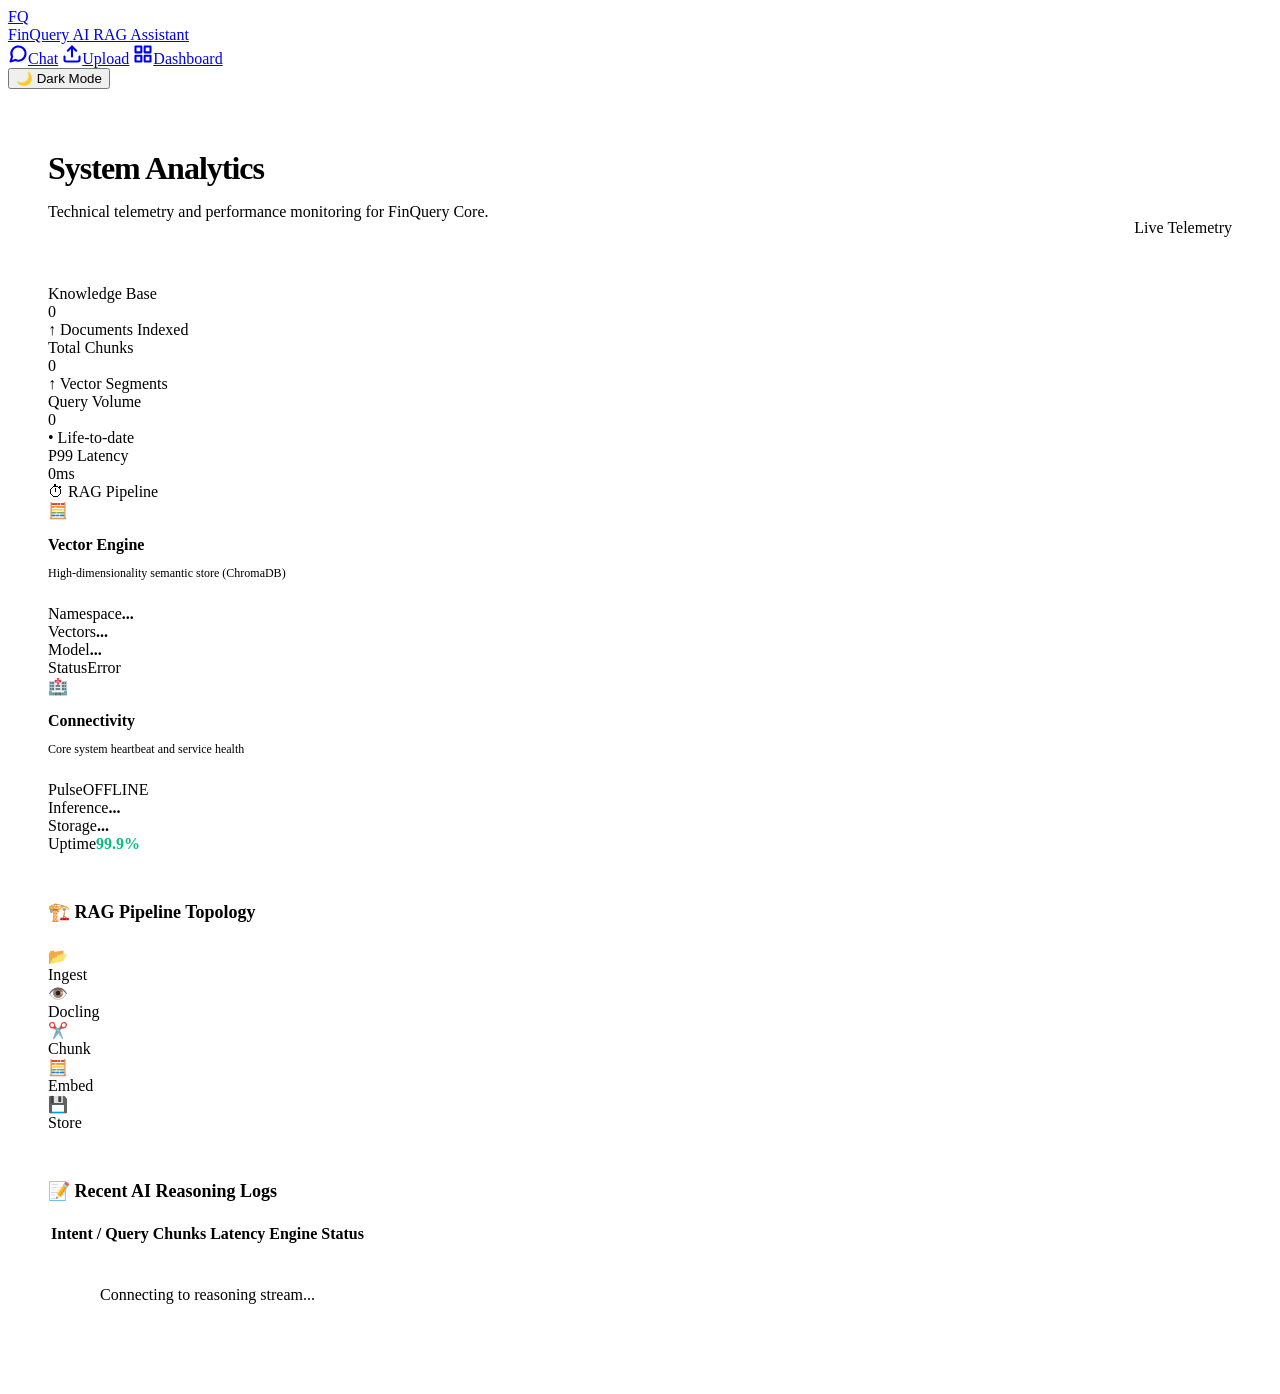
==== commit 2acd3318: "FEAT: Add animated RAG Topology and high-fidelity dashboard refinements" ====
--- a/app/templates/dashboard.html
+++ b/app/templates/dashboard.html
@@ -7,7 +7,7 @@
     <link rel="preconnect" href="https://fonts.googleapis.com">
     <link rel="preconnect" href="https://fonts.gstatic.com" crossorigin>
     <link href="https://fonts.googleapis.com/css2?family=Outfit:wght@300;400;500;600;700;800&family=JetBrains+Mono:wght@400;500&display=swap" rel="stylesheet">
-    <link rel="stylesheet" href="/static/css/styles.css?v=3">
+    <link rel="stylesheet" href="/static/css/styles.css?v=4">
 </head>
 <body>
     <div class="app-shell">
@@ -73,35 +73,79 @@
                 </div>
             </div>
 
-            <!-- System Health Row -->
+            <!-- System Health Row (Modernized) -->
             <div class="dashboard-grid" style="grid-template-columns: 1fr 1fr;">
-                <div class="card" style="padding: 24px;">
-                    <h3 class="card-title" style="margin-bottom: 24px; font-size: 14px; color: var(--text-muted); display: flex; justify-content: space-between;">
-                        <span>🧮 VECTOR ENGINE</span>
-                        <span class="status-pill success" id="vsBadge">Active</span>
-                    </h3>
-                    <div id="vectorStats">
-                        <div class="info-row"><span>Namespace</span><strong>...</strong></div>
-                        <div class="info-row"><span>Embeddings</span><strong>...</strong></div>
-                        <div class="info-row"><span>Model</span><strong>...</strong></div>
-                    </div>
-                </div>
-
-                <div class="card" style="padding: 24px;">
-                    <h3 class="card-title" style="margin-bottom: 24px; font-size: 14px; color: var(--text-muted); display: flex; justify-content: space-between;">
-                        <span>🏥 CONNECTIVITY</span>
-                        <span class="status-pill info" id="healthBadge">Checking</span>
-                    </h3>
-                    <div id="healthStats">
-                        <div class="info-row"><span>Status</span><strong>...</strong></div>
-                        <div class="info-row"><span>Inference</span><strong>...</strong></div>
-                        <div class="info-row"><span>Storage</span><strong>...</strong></div>
-                    </div>
-                </div>
-            </div>
+                <div class="card card-modern">
+                    <div class="card-icon-overlay">🧮</div>
+                    <h3 class="card-title" style="margin-bottom: 8px; font-size: 16px; font-weight: 800;">Vector Engine</h3>
+                    <p style="font-size: 12px; color: var(--text-muted); margin-bottom: 24px;">High-dimensionality semantic store (ChromaDB)</p>
+                    
+                    <div class="status-metrics" id="vectorStats">
+                        <div class="metric-item"><span>Namespace</span><strong>...</strong></div>
+                        <div class="metric-item"><span>Vectors</span><strong>...</strong></div>
+                        <div class="metric-item"><span>Model</span><strong>...</strong></div>
+                        <div class="metric-item"><span>Status</span><span class="status-pill info" id="vsBadge">Init...</span></div>
+                    </div>
+                </div>
+
+                <div class="card card-modern">
+                    <div class="card-icon-overlay">🏥</div>
+                    <h3 class="card-title" style="margin-bottom: 8px; font-size: 16px; font-weight: 800;">Connectivity</h3>
+                    <p style="font-size: 12px; color: var(--text-muted); margin-bottom: 24px;">Core system heartbeat and service health</p>
+                    
+                    <div class="status-metrics" id="healthStats">
+                        <div class="metric-item"><span>Pulse</span><span class="status-pill success" id="healthBadge">Online</span></div>
+                        <div class="metric-item"><span>Inference</span><strong>...</strong></div>
+                        <div class="metric-item"><span>Storage</span><strong>...</strong></div>
+                        <div class="metric-item"><span>Uptime</span><strong style="color: #10b981">99.9%</strong></div>
+                    </div>
+                </div>
+            </div>
+
+            <!-- Animated RAG Pipeline Topology -->
+            <section style="margin-top: 48px;">
+                <h3 class="card-title" style="margin-bottom: 24px; font-size: 18px; font-weight: 800;">🏗️ RAG Pipeline Topology</h3>
+                <div class="topology-container">
+                    <div class="pipeline-viz">
+                        <!-- Step 1 -->
+                        <div class="node-group">
+                            <div class="node-circle active">📂</div>
+                            <div class="node-label">Ingest</div>
+                        </div>
+                        <div class="connector-group c1"></div>
+
+                        <!-- Step 2 -->
+                        <div class="node-group">
+                            <div class="node-circle active">👁️</div>
+                            <div class="node-label">Docling</div>
+                        </div>
+                        <div class="connector-group c2"></div>
+
+                        <!-- Step 3 -->
+                        <div class="node-group">
+                            <div class="node-circle active">✂️</div>
+                            <div class="node-label">Chunk</div>
+                        </div>
+                        <div class="connector-group c3"></div>
+
+                        <!-- Step 4 -->
+                        <div class="node-group">
+                            <div class="node-circle active">🧮</div>
+                            <div class="node-label">Embed</div>
+                        </div>
+                        <div class="connector-group c4"></div>
+
+                        <!-- Step 5 -->
+                        <div class="node-group">
+                            <div class="node-circle active" style="color: #10b981; border-color: #10b981;">💾</div>
+                            <div class="node-label">Store</div>
+                        </div>
+                    </div>
+                </div>
+            </section>
 
             <!-- Activity Table -->
-            <section style="margin-top: 32px;">
+            <section style="margin-top: 48px;">
                 <h3 class="card-title" style="margin-bottom: 20px; font-size: 18px; font-weight: 800;">📝 Recent AI Reasoning Logs</h3>
                 <div class="data-table-container">
                     <table class="data-table">
@@ -124,27 +168,6 @@
                     </table>
                 </div>
             </section>
-
-            <!-- Pipeline Architecture -->
-            <div class="card" style="margin-top: 48px; border-style: dashed; background: transparent;">
-                <h3 class="card-title" style="margin-bottom: 24px; font-size: 14px; color: var(--text-muted);">🏗️ RAG PIPELINE TOPOLOGY</h3>
-                <div style="font-family: var(--font-mono); font-size: 10px; font-weight: 600; color: var(--text-muted); line-height: 2.2;">
-                    <div style="display: flex; align-items: center; flex-wrap: wrap; gap: 12px; opacity: 0.7;">
-                        <span class="arch-node src">INGEST</span> ❯ 
-                        <span class="arch-node parse">DOCLING</span> ❯ 
-                        <span class="arch-node chunk">SEMANTIC</span> ❯ 
-                        <span class="arch-node embed">MiniLM-L6</span> ❯ 
-                        <span class="arch-node store">CHROMADB</span>
-                    </div>
-                    <div style="display: flex; align-items: center; flex-wrap: wrap; gap: 12px; margin-top: 16px;">
-                        <span class="arch-node query">INPUT</span> ❯ 
-                        <span class="arch-node embed">ENCODE</span> ❯ 
-                        <span class="arch-node store">RETRIEVE</span> ❯ 
-                        <span class="arch-node gen">SYNTHESIS</span> ❯ 
-                        <span class="arch-node resp" style="color: var(--accent);">Grounded Result</span>
-                    </div>
-                </div>
-            </div>
         </main>
     </div>
 
@@ -183,31 +206,34 @@
             try {
                 const vs = await (await fetch('/api/stats/vector-store')).json();
                 document.getElementById('vectorStats').innerHTML = `
-                    <div class="info-row"><span>Namespace</span><strong>${vs.collection_name}</strong></div>
-                    <div class="info-row"><span>Total Vectors</span><strong>${vs.total_embeddings}</strong></div>
-                    <div class="info-row"><span>Model</span><strong>${vs.embedding_model}</strong></div>
+                    <div class="metric-item"><span>Namespace</span><strong>${vs.collection_name}</strong></div>
+                    <div class="metric-item"><span>Vectors</span><strong>${vs.total_embeddings}</strong></div>
+                    <div class="metric-item"><span>Model</span><strong>${vs.embedding_model}</strong></div>
+                    <div class="metric-item"><span>Status</span><span class="status-pill success" id="vsBadge">Online</span></div>
                 `;
-                document.getElementById('vsBadge').className = 'status-pill success';
-                document.getElementById('vsBadge').textContent = 'Online';
             } catch(e) {
-                document.getElementById('vsBadge').className = 'status-pill warning';
-                document.getElementById('vsBadge').textContent = 'Error';
+                const badge = document.getElementById('vsBadge');
+                if (badge) {
+                    badge.className = 'status-pill warning';
+                    badge.textContent = 'Error';
+                }
             }
 
             // Health
             try {
                 const h = await (await fetch('/health')).json();
                 document.getElementById('healthStats').innerHTML = `
-                    <div class="info-row"><span>Pulse</span><strong style="color: #10b981">${h.status}</strong></div>
-                    <div class="info-row"><span>Inference</span><strong>${h.llm_model}</strong></div>
-                    <div class="info-row"><span>Storage</span><strong>${h.mongodb_connected ? 'Mongo Active' : 'Disconnected'}</strong></div>
+                    <div class="metric-item"><span>Pulse</span><span class="status-pill success" id="healthBadge">${h.status.toUpperCase()}</span></div>
+                    <div class="metric-item"><span>Inference</span><strong>${h.llm_model}</strong></div>
+                    <div class="metric-item"><span>Storage</span><strong>${h.mongodb_connected ? 'Active' : 'Offline'}</strong></div>
+                    <div class="metric-item"><span>Uptime</span><strong style="color: #10b981">99.9%</strong></div>
                 `;
+            } catch(e) {
                 const badge = document.getElementById('healthBadge');
-                badge.className = h.status === 'healthy' ? 'status-pill success' : 'status-pill warning';
-                badge.textContent = h.status.toUpperCase();
-            } catch(e) {
-                document.getElementById('healthBadge').className = 'status-pill warning';
-                document.getElementById('healthBadge').textContent = 'OFFLINE';
+                if (badge) {
+                    badge.className = 'status-pill warning';
+                    badge.textContent = 'OFFLINE';
+                }
             }
 
             // Recent queries
